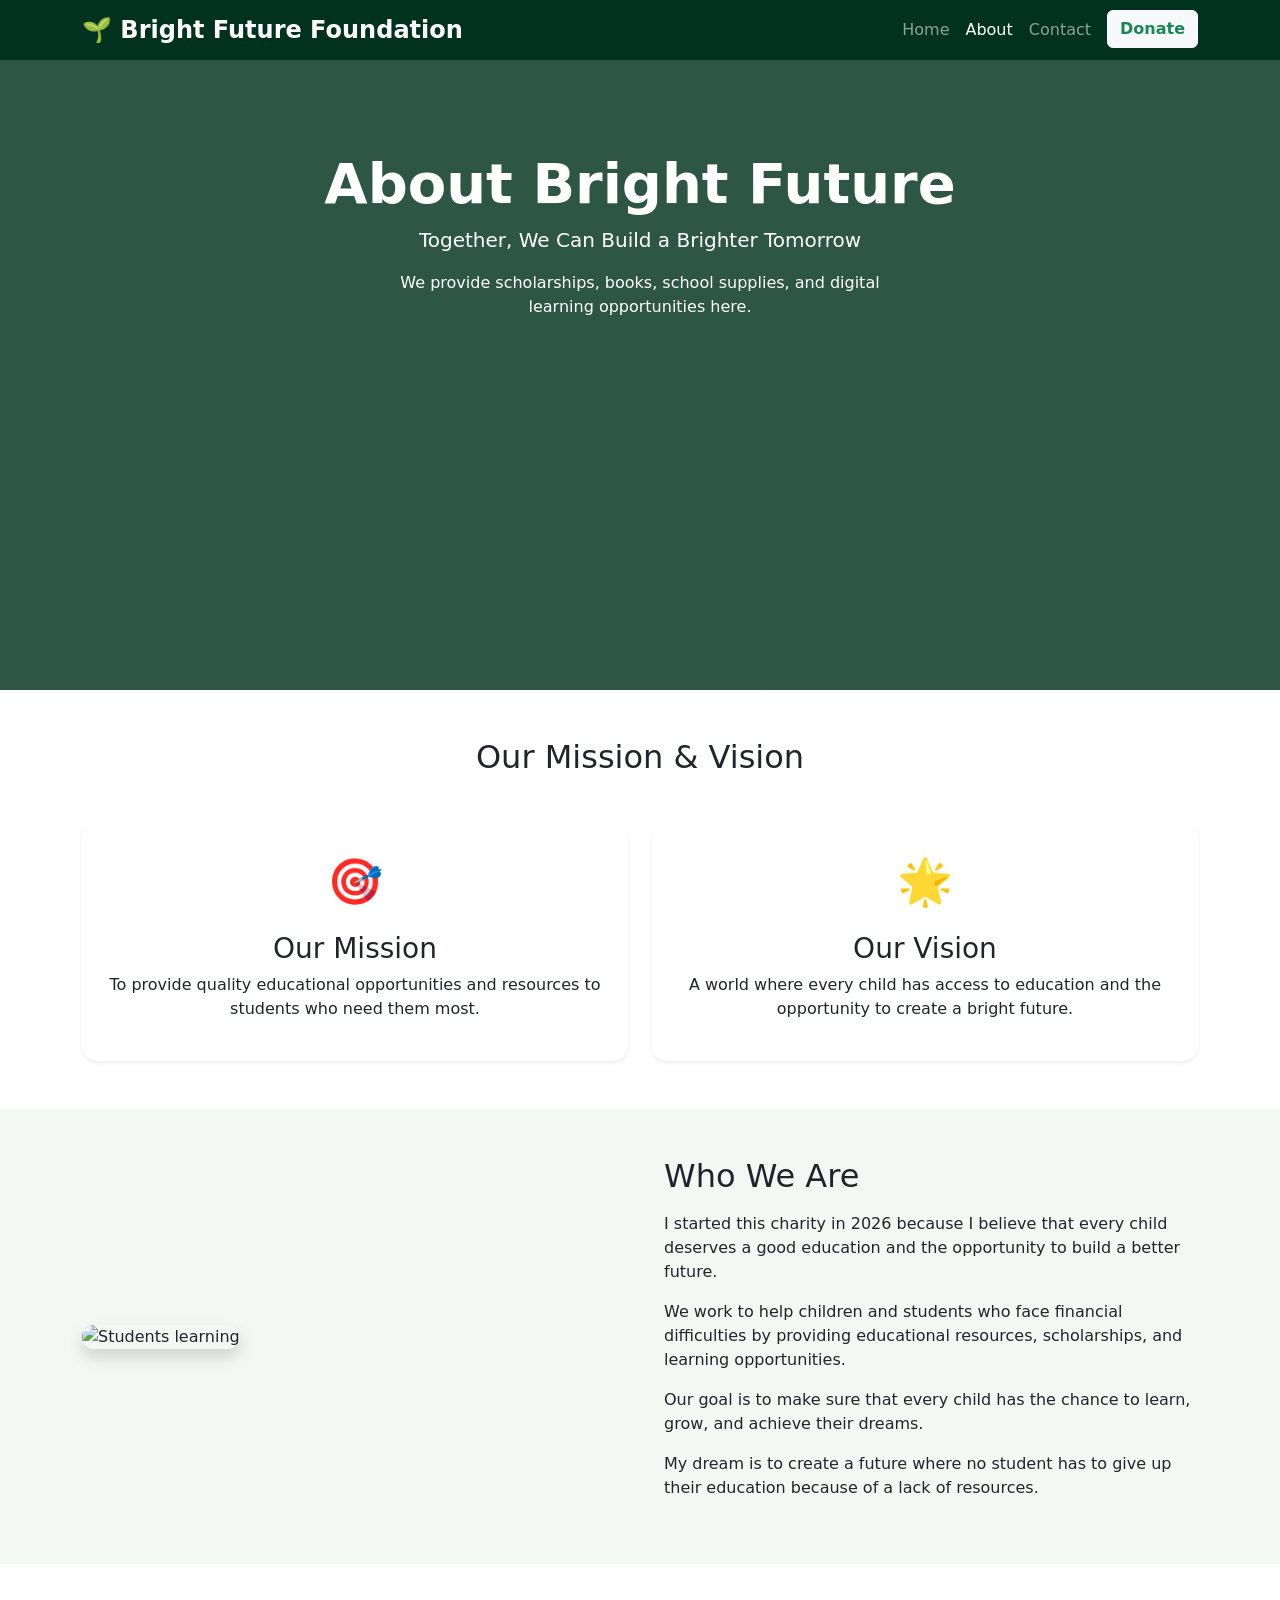
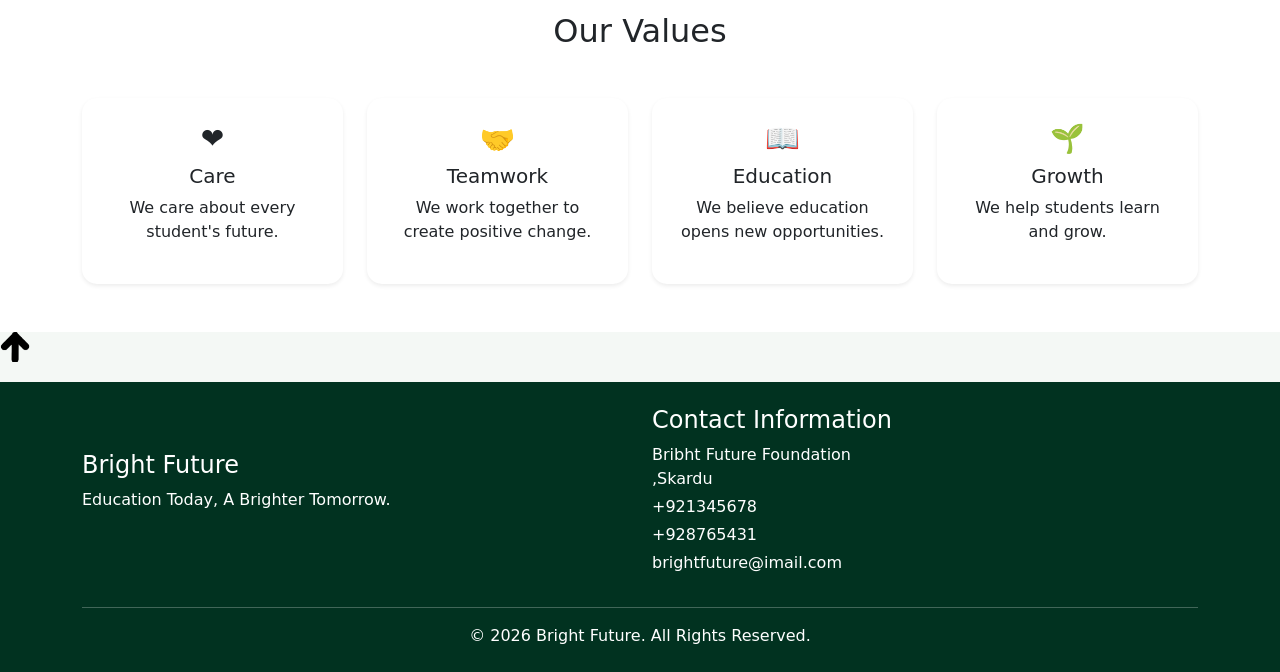
==== charity/about.html @ 0c78bda6 "add alect" ====
<!DOCTYPE html>
<html lang="en">

<head>
    <meta charset="UTF-8">
    <meta name="viewport" content="width=device-width, initial-scale=1.0">

    <title>Bright Future - About Us</title>

    <link href="../boostrap/CSS/bootstrap.min.css" rel="stylesheet">

    <style>
        .whatsapp {
            position: fixed;
            animation: moves 2s infinite alternate-reverse;
            z-index: 1;

        }

        .whatsapp img {
            width: 50px;
            border-radius: 10px;
            margin-left: 205vh;


        }

        @keyframes moves {
            0% {
                left: 0px;
                bottom: 0%;
            }

            50% {
                right: 10px;
            }

            100% {
                left: 0px;
                bottom: 0%;
            }
        }

        .arrow {
            position: fixed;
            animation: move 2s infinite alternate-reverse;
            width: 30px;
            height: 20px;
            z-index: 1;
        }

        .arrow img {
            width: 100%;

        }

        @keyframes move {
            0% {
                left: 0px;
                bottom: 0%;
            }

            50% {
                bottom: 50px;
                left: 0px;
            }

            100% {
                left: 0px;
                bottom: 0%;
            }

        }

        body {
            background-color: #f4f8f5;
        }

        .navbar {
            background-color: #013220;
            height: 60px;
        }

        .hero {
            background: linear-gradient(rgba(1, 50, 32, .82), rgba(1, 50, 32, .82)),
                url("https://images.unsplash.com/photo-1509062522246-3755977927d7");
            background-size: cover;
            background-position: center;
            color: white;
            padding: 90px 0;
            height: 70vh;
        }

        .about-img {
            height: 450px;
            width: 100%;
            object-fit: cover;
            border-radius: 20px;
        }

        .card {
            border: none;
            border-radius: 15px;
        }

        .icon {
            font-size: 45px;
        }

        .btn-green {
            background-color: #013220;
            color: white;
            border: none;
        }

        .btn-green:hover {
            background-color: #025c3b;
            color: white;
        }

        footer {
            background-color: #013220;
            color: white;
            padding: 35px 0;
            margin-top: 50px;
        }

        .feel {
            padding-top: 45px;
        }
    </style>
</head>

<body>
    <nav class="navbar navbar-expand-lg navbar-dark sticky-top">

        <div class="container">

            <a class="navbar-brand fw-bold fs-4" href="index.html">
                🌱 Bright Future Foundation

            </a>

            <button class="navbar-toggler" type="button" data-bs-toggle="collapse" data-bs-target="#navbarNav">

                <span class="navbar-toggler-icon"></span>

            </button>

            <div class="collapse navbar-collapse" id="navbarNav">

                <ul class="navbar-nav ms-auto">

                    <li class="nav-item">
                        <a class="nav-link" href="./index.html">
                            Home
                        </a>
                    </li>

                    <li class="nav-item">
                        <a class="nav-link active" href="./about.html">
                            About
                        </a>
                    </li>
                    <li class="nav-item">
                        <a class="nav-link" href="./contact.html">
                            Contact
                        </a>
                    </li>
                    <li class="nav-item ms-lg-2">

                        <a class="btn btn-light text-success fw-bold" href="./donate.html">

                            Donate

                        </a>

                    </li>

                </ul>

            </div>

        </div>

    </nav>

    <section class="hero text-center">

        <div class="container">

            <h1 class="display-4 fw-bold">
                About Bright Future
            </h1>

            <p class="lead">
                Together, We Can Build a Brighter Tomorrow
            </p>
            <p> We provide scholarships, books, school supplies, and digital <br> learning opportunities here.</p>
        </div>

    </section>

    <section class="py-5 bg-white">

        <div class="container">

            <div class="text-center mb-5">

                <h2 class="section-title">
                    Our Mission & Vision
                </h2>

            </div>


            <div class="row g-4">


                <div class="col-md-6">

                    <div class="card shadow-sm h-100 p-4 text-center">

                        <div class="icon">
                            🎯
                        </div>

                        <h3 class="mt-3">
                            Our Mission
                        </h3>

                        <p>
                            To provide quality educational opportunities and
                            resources to students who need them most.
                        </p>

                    </div>

                </div>
                <div class="col-md-6">

                    <div class="card shadow-sm h-100 p-4 text-center">

                        <div class="icon">
                            🌟
                        </div>

                        <h3 class="mt-3">
                            Our Vision
                        </h3>

                        <p>
                            A world where every child has access to education
                            and the opportunity to create a bright future.
                        </p>

                    </div>

                </div>

            </div>

        </div>

    </section>

    <section class="py-5">

        <div class="container">

            <div class="row align-items-center g-5">

                <div class="col-md-6">

                    <img src="https://images.unsplash.com/photo-1497486751825-1233686d5d80" class="about-img shadow"
                        alt="Students learning">

                </div>


                <div class="col-md-6">

                    <h2 class="section-title mb-3">
                        Who We Are
                    </h2>

                    <p>
                        I started this charity in 2026 because I believe that every child deserves a good education and
                        the opportunity to build a better future.
                    </p>

                    <p>
                        We work to help children and students who face financial
                        difficulties by providing educational resources,
                        scholarships, and learning opportunities.
                    </p>

                    <p>
                        Our goal is to make sure that every child has the chance
                        to learn, grow, and achieve their dreams.
                    </p>
                    <p>
                        My dream is to create a future where no student has to give up their education because of a lack
                        of resources.
                    </p>
                </div>

            </div>

        </div>

    </section>


    <section class="py-5 bg-white">

        <div class="container">

            <div class="text-center mb-5">

                <h2 class="section-title">
                    Our Values
                </h2>

            </div>


            <div class="row g-4 text-center">


                <div class="col-md-3">

                    <div class="card shadow-sm p-4 h-100">

                        <h3>❤️</h3>

                        <h5>Care</h5>

                        <p>
                            We care about every student's future.
                        </p>

                    </div>

                </div>


                <div class="col-md-3">

                    <div class="card shadow-sm p-4 h-100">

                        <h3>🤝</h3>

                        <h5>Teamwork</h5>

                        <p>
                            We work together to create positive change.
                        </p>

                    </div>

                </div>


                <div class="col-md-3">

                    <div class="card shadow-sm p-4 h-100">

                        <h3>📖</h3>

                        <h5>Education</h5>

                        <p>
                            We believe education opens new opportunities.
                        </p>

                    </div>

                </div>


                <div class="col-md-3">

                    <div class="card shadow-sm p-4 h-100">

                        <h3>🌱</h3>

                        <h5>Growth</h5>

                        <p>
                            We help students learn and grow.
                        </p>

                    </div>

                </div>


            </div>

        </div>

    </section>
    <a href="#header">
        <div class="arros">
            <div class="arrow">
                <img src="../img/arrow.png" alt="">
            </div>
        </div>
    </a>
    <div class="what">
        <div class="whatsapp">
            <img src="../img/img @.jpg" alt="">
        </div>
    </div>
    <footer class="py-4">

        <div class="container">

            <div class="row g-4">

                <div class="feel col-md-6">

                    <h4>Bright Future</h4>

                    <p>
                        Education Today, A Brighter Tomorrow.
                    </p>

                </div>
                <div class="foot col-md-3">

                    <h4>Contact Information</h4>

                    <p class="mb-1">Bribht Future Foundation ,Skardu</p>
                    <p class="mb-1">+921345678</p>
                    <p class="mb-1">+928765431</p>
                    <p>brightfuture@imail.com</p>


                </div>

            </div>

            <hr>

            <div class="text-center">
                <p class="mb-0">
                    © 2026 Bright Future. All Rights Reserved.
                </p>
            </div>

        </div>

    </footer>

    <script src="../boostrap/JS/bootstrap.min.js"></script>

</body>

</html>
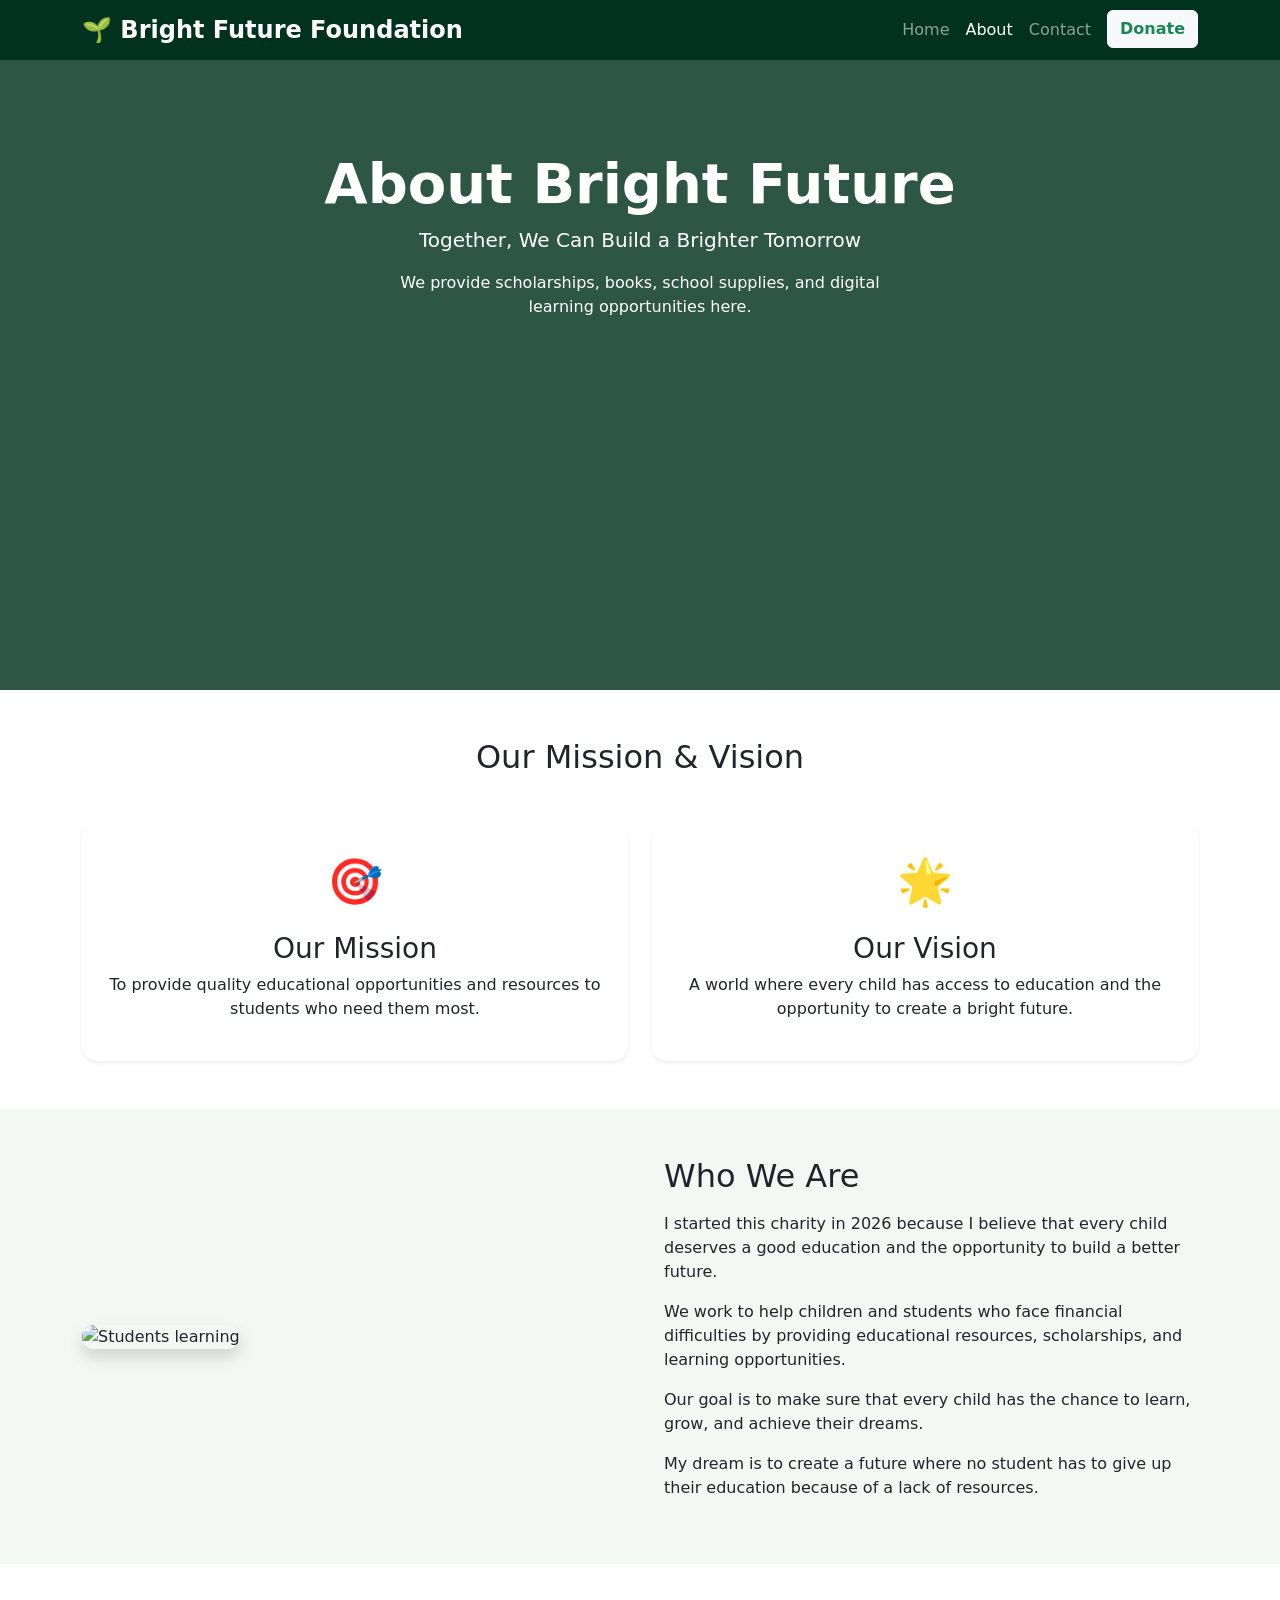
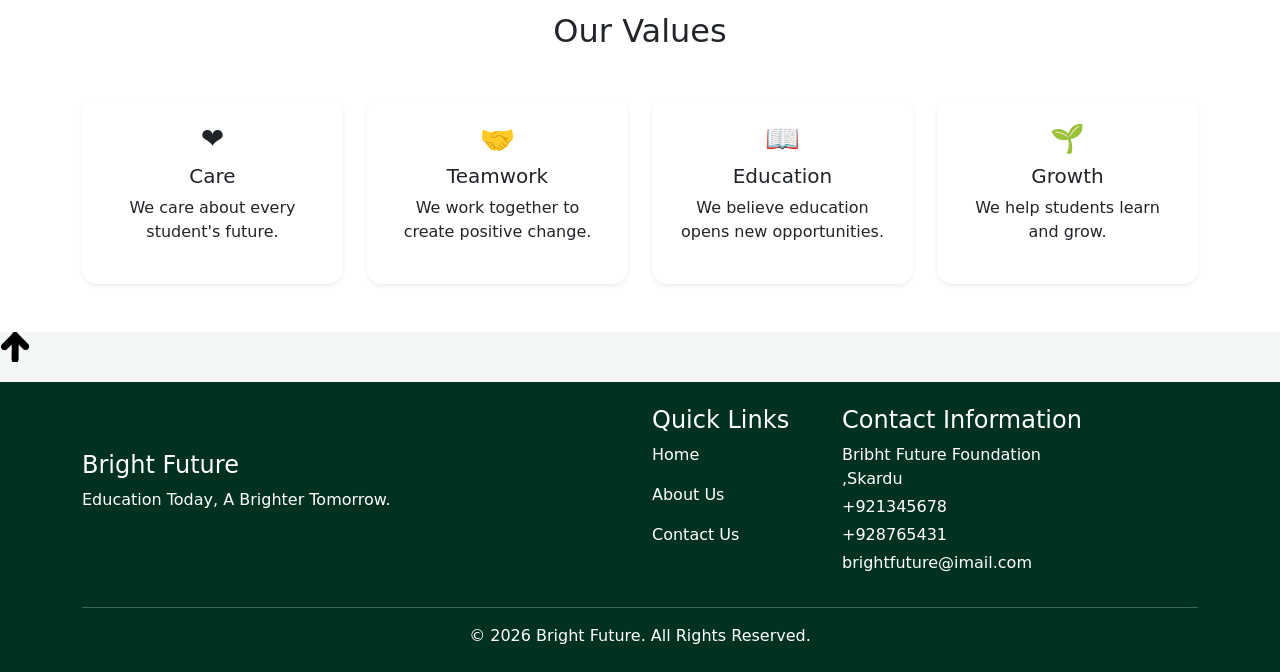
==== commit 7eb974a8: "add alect" ====
--- a/charity/about.html
+++ b/charity/about.html
@@ -428,6 +428,13 @@
                     </p>
 
                 </div>
+                
+                <div class="col-md-3 col-lg-2 " >
+                    <h4 class="text-white">Quick Links</h4>
+                    <p>Home</p>
+                    <p>About Us</p>
+                    <p>Contact Us</p>
+                </div>
                 <div class="foot col-md-3">
 
                     <h4>Contact Information</h4>
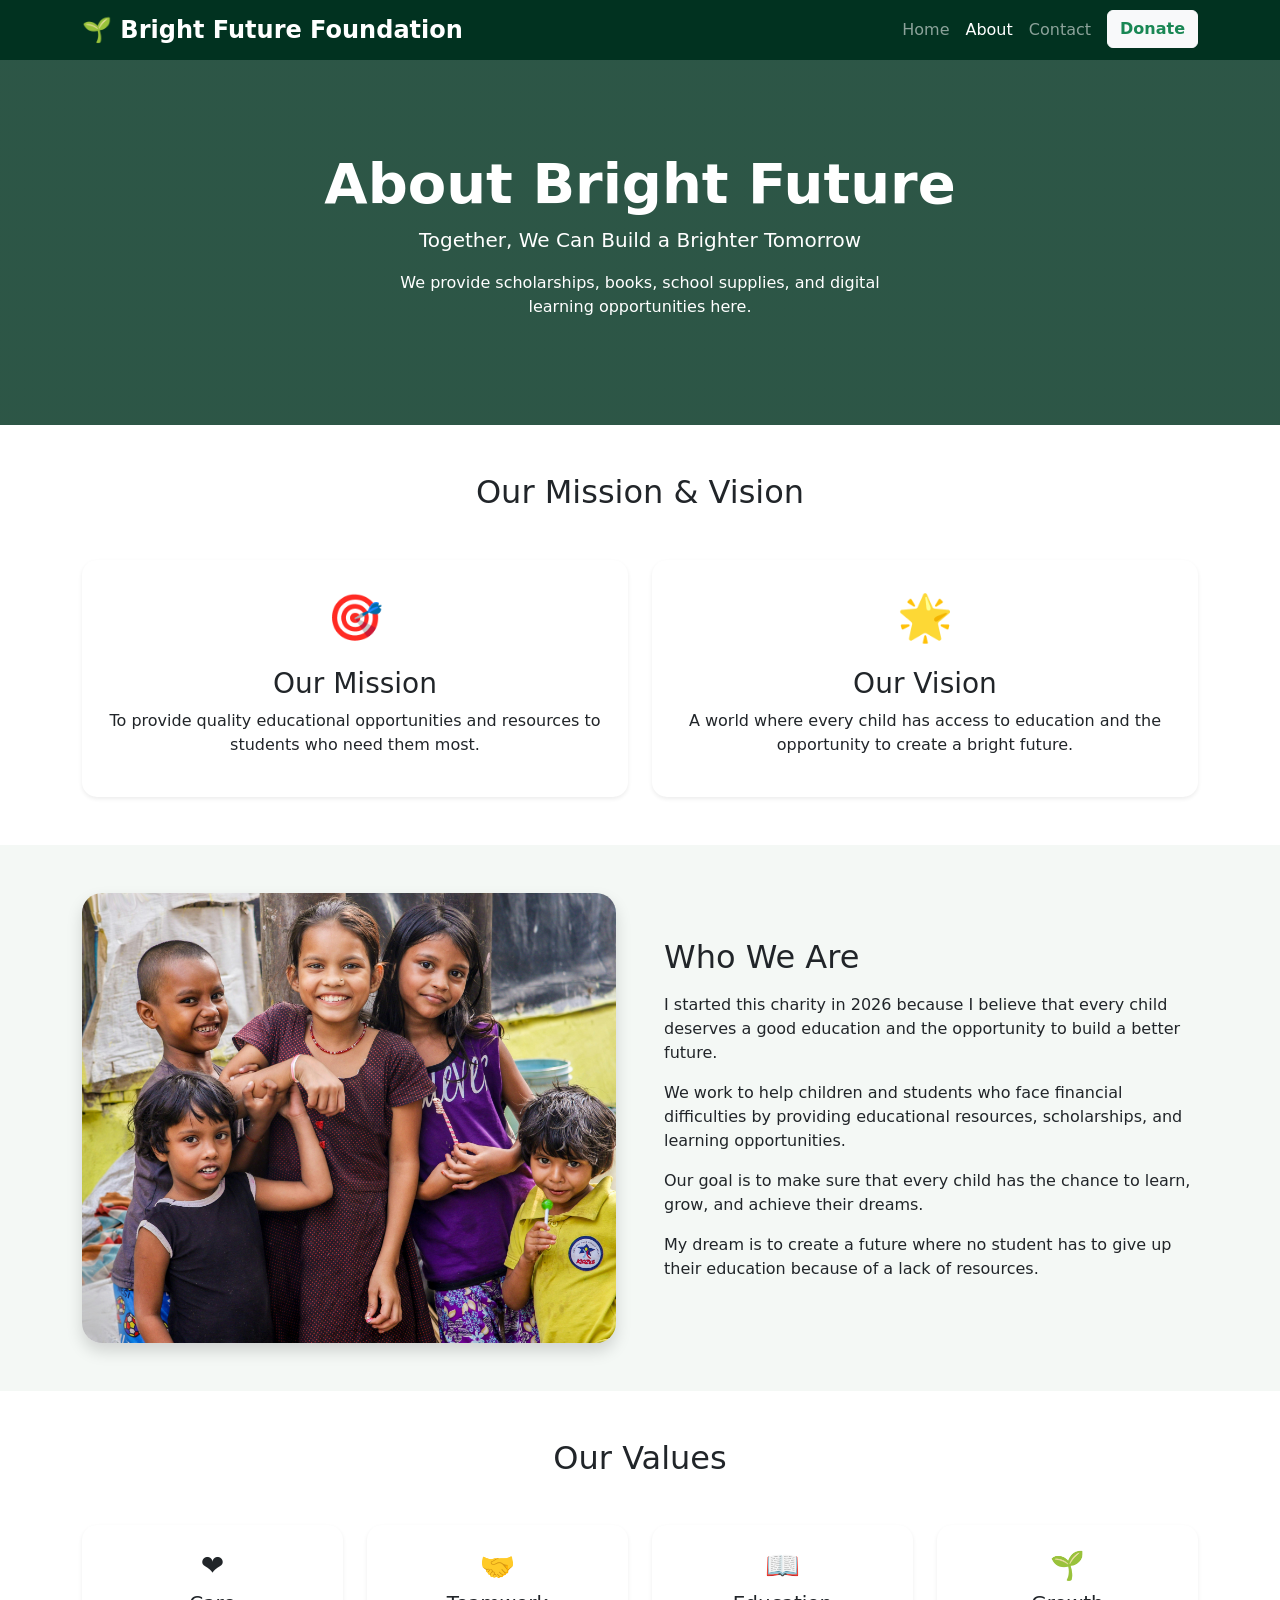
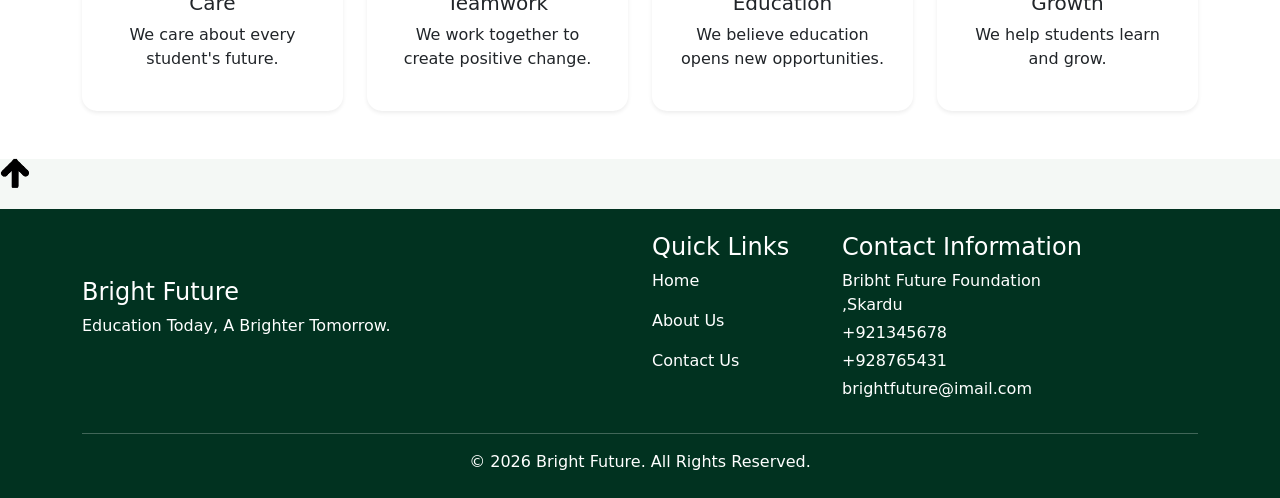
==== commit c43e0b5e: "add a lect" ====
--- a/charity/about.html
+++ b/charity/about.html
@@ -127,6 +127,12 @@
 
         .feel {
             padding-top: 45px;
+        }
+
+        @media (max-width:650px) {
+            .hero {
+                height: 35vh;
+            }
         }
     </style>
 </head>
@@ -185,7 +191,7 @@
 
     </nav>
 
-    <section class="hero text-center">
+    <section class="hero text-center h-50">
 
         <div class="container">
 
@@ -272,8 +278,7 @@
 
                 <div class="col-md-6">
 
-                    <img src="https://images.unsplash.com/photo-1497486751825-1233686d5d80" class="about-img shadow"
-                        alt="Students learning">
+                    <img src="../img/about.jpg" class="about-img shadow" alt="Students learning">
 
                 </div>
 
@@ -428,8 +433,8 @@
                     </p>
 
                 </div>
-                
-                <div class="col-md-3 col-lg-2 " >
+
+                <div class="col-md-3 col-lg-2 ">
                     <h4 class="text-white">Quick Links</h4>
                     <p>Home</p>
                     <p>About Us</p>
